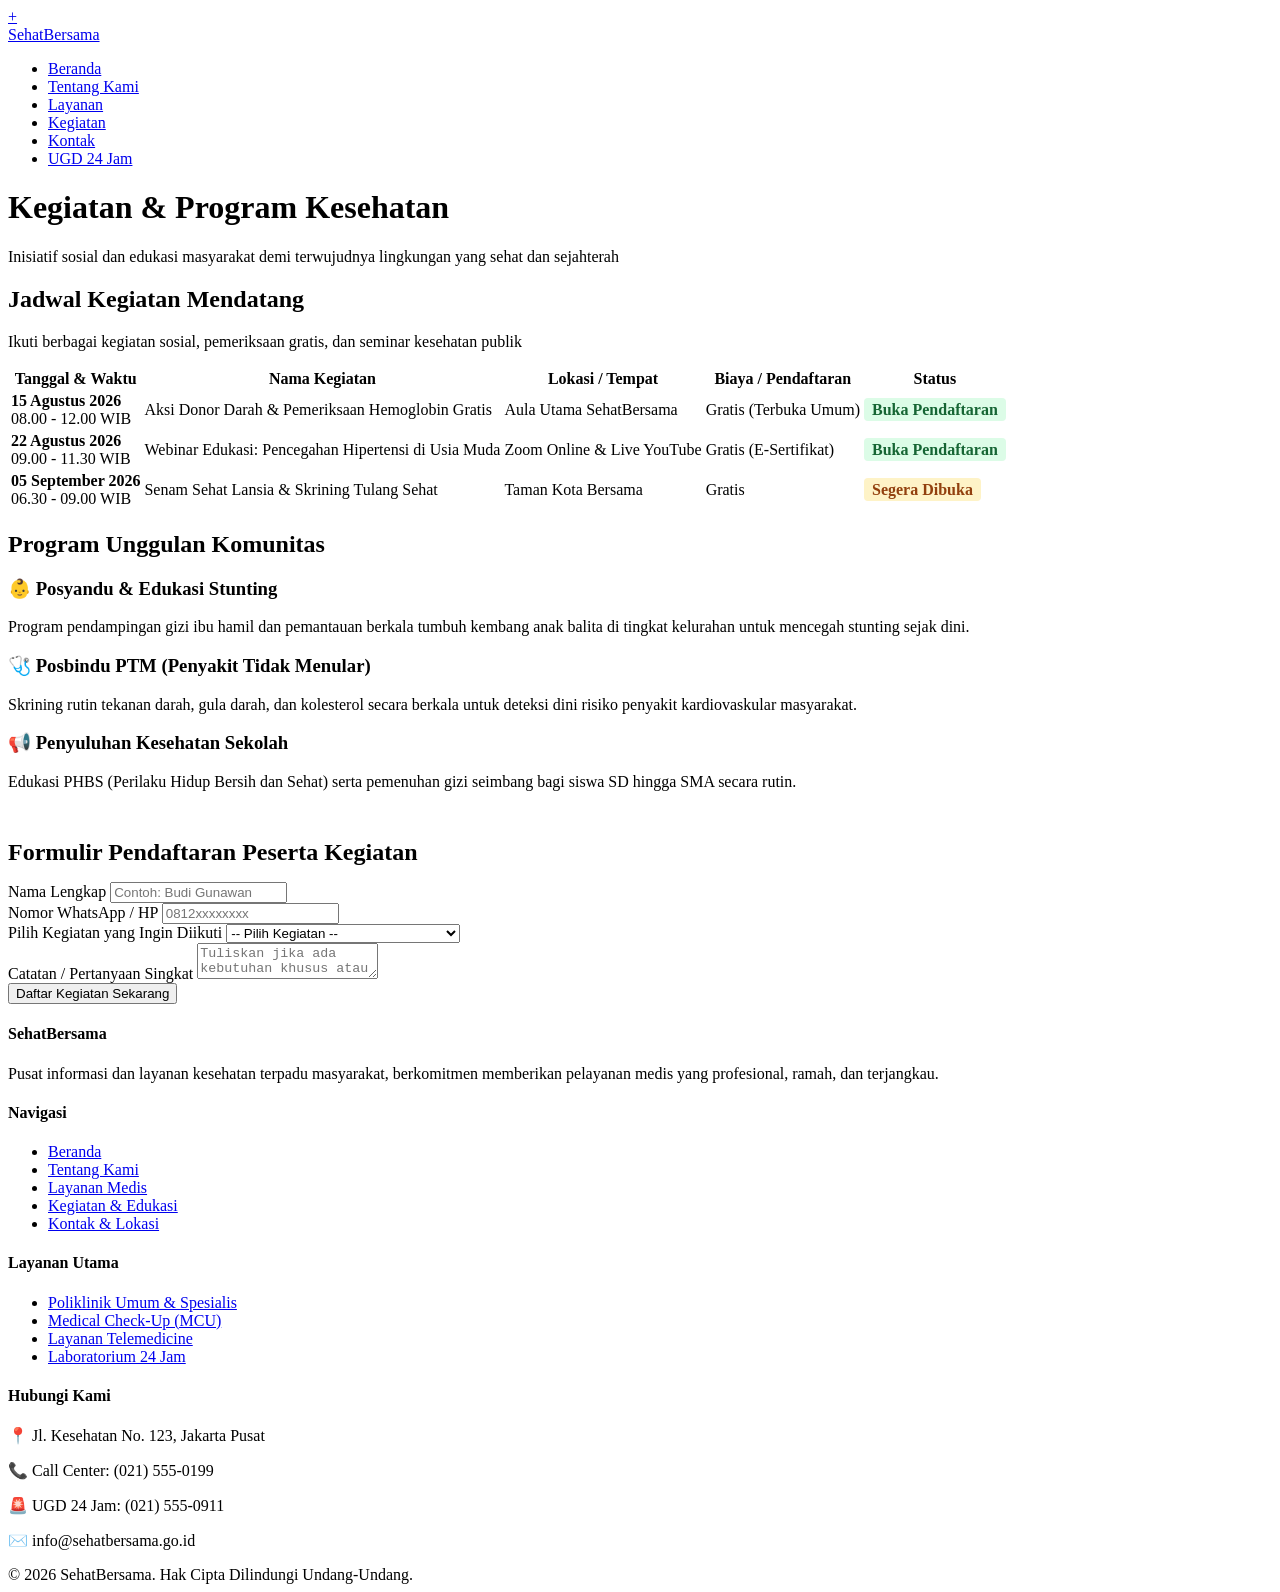
==== kegiatan.html @ 88beaecb "menambahkan konten pada kegiatan.html" ====
<!DOCTYPE html>
<html lang="id">
<head>
    <meta charset="UTF-8">
    <meta name="viewport" content="width=device-width, initial-scale=1.0">
    <title>SehatBersama - Pusat Informasi & Layanan Kesehatan</title>
    <link rel="stylesheet" href="style.css">
</head>
<body>
    <header>
        <nav class="navbar">
            <a href="index.html" class="logo">
                <div class="logo-icon">+</div>
                <span>SehatBersama</span>
            </a>
            <ul class="nav-links">
                <li><a href="index.html" class="">Beranda</a></li>
<li><a href="tentang.html" class="">Tentang Kami</a></li>
<li><a href="layanan.html" class="">Layanan</a></li>
<li><a href="kegiatan.html" class="active">Kegiatan</a></li>
<li><a href="kontak.html" class="">Kontak</a></li>

                <li><a href="kontak.html" class="btn-emergency">UGD 24 Jam</a></li>
            </ul>
        </nav>
    </header>

    <div class="page-header">
        <h1>Kegiatan & Program Kesehatan</h1>
        <p>Inisiatif sosial dan edukasi masyarakat demi terwujudnya lingkungan yang sehat dan sejahterah</p>
    </div>

    <div class="container">
        <div class="section-title">
            <h2>Jadwal Kegiatan Mendatang</h2>
            <p>Ikuti berbagai kegiatan sosial, pemeriksaan gratis, dan seminar kesehatan publik</p>
        </div>

        <div class="table-responsive">
            <table>
                <thead>
                    <tr>
                        <th>Tanggal & Waktu</th>
                        <th>Nama Kegiatan</th>
                        <th>Lokasi / Tempat</th>
                        <th>Biaya / Pendaftaran</th>
                        <th>Status</th>
                    </tr>
                </thead>
                <tbody>
                    <tr>
                        <td><strong>15 Agustus 2026</strong><br>08.00 - 12.00 WIB</td>
                        <td>Aksi Donor Darah & Pemeriksaan Hemoglobin Gratis</td>
                        <td>Aula Utama SehatBersama</td>
                        <td>Gratis (Terbuka Umum)</td>
                        <td><span style="background: #dcfce7; color: #166534; padding: 3px 8px; border-radius: 4px; font-weight: bold;">Buka Pendaftaran</span></td>
                    </tr>
                    <tr>
                        <td><strong>22 Agustus 2026</strong><br>09.00 - 11.30 WIB</td>
                        <td>Webinar Edukasi: Pencegahan Hipertensi di Usia Muda</td>
                        <td>Zoom Online & Live YouTube</td>
                        <td>Gratis (E-Sertifikat)</td>
                        <td><span style="background: #dcfce7; color: #166534; padding: 3px 8px; border-radius: 4px; font-weight: bold;">Buka Pendaftaran</span></td>
                    </tr>
                    <tr>
                        <td><strong>05 September 2026</strong><br>06.30 - 09.00 WIB</td>
                        <td>Senam Sehat Lansia & Skrining Tulang Sehat</td>
                        <td>Taman Kota Bersama</td>
                        <td>Gratis</td>
                        <td><span style="background: #fef3c7; color: #92400e; padding: 3px 8px; border-radius: 4px; font-weight: bold;">Segera Dibuka</span></td>
                    </tr>
                </tbody>
            </table>
        </div>

        <div class="section-title">
            <h2>Program Unggulan Komunitas</h2>
        </div>

        <div class="grid">
            <div class="card">
                <h3>👶 Posyandu & Edukasi Stunting</h3>
                <p>Program pendampingan gizi ibu hamil dan pemantauan berkala tumbuh kembang anak balita di tingkat kelurahan untuk mencegah stunting sejak dini.</p>
            </div>
            <div class="card">
                <h3>🩺 Posbindu PTM (Penyakit Tidak Menular)</h3>
                <p>Skrining rutin tekanan darah, gula darah, dan kolesterol secara berkala untuk deteksi dini risiko penyakit kardiovaskular masyarakat.</p>
            </div>
            <div class="card">
                <h3>📢 Penyuluhan Kesehatan Sekolah</h3>
                <p>Edukasi PHBS (Perilaku Hidup Bersih dan Sehat) serta pemenuhan gizi seimbang bagi siswa SD hingga SMA secara rutin.</p>
            </div>
        </div>

        <div class="card" style="margin-top: 3rem; background: var(--white);">
            <h2 style="color: var(--primary-dark); margin-bottom: 1rem;">Formulir Pendaftaran Peserta Kegiatan</h2>
            <form action="#" method="POST" onsubmit="alert('Terima kasih! Pendaftaran kegiatan Anda telah diterima.'); return false;">
                <div class="grid" style="grid-template-columns: 1fr 1fr; margin: 0;">
                    <div class="form-group">
                        <label>Nama Lengkap</label>
                        <input type="text" class="form-control" required placeholder="Contoh: Budi Gunawan">
                    </div>
                    <div class="form-group">
                        <label>Nomor WhatsApp / HP</label>
                        <input type="tel" class="form-control" required placeholder="0812xxxxxxxx">
                    </div>
                </div>
                <div class="form-group">
                    <label>Pilih Kegiatan yang Ingin Diikuti</label>
                    <select class="form-control" required>
                        <option value="">-- Pilih Kegiatan --</option>
                        <option value="donor">Aksi Donor Darah (15 Ags 2026)</option>
                        <option value="webinar">Webinar Hipertensi (22 Ags 2026)</option>
                        <option value="senam">Senam Sehat Lansia (05 Sep 2026)</option>
                    </select>
                </div>
                <div class="form-group">
                    <label>Catatan / Pertanyaan Singkat</label>
                    <textarea class="form-control" placeholder="Tuliskan jika ada kebutuhan khusus atau pertanyaan..."></textarea>
                </div>
                <button type="submit" class="btn btn-primary">Daftar Kegiatan Sekarang</button>
            </form>
        </div>
    </div>

    <footer>
        <div class="footer-grid">
            <div class="footer-col">
                <h4>SehatBersama</h4>
                <p>Pusat informasi dan layanan kesehatan terpadu masyarakat, berkomitmen memberikan pelayanan medis yang profesional, ramah, dan terjangkau.</p>
            </div>
            <div class="footer-col">
                <h4>Navigasi</h4>
                <ul>
                    <li><a href="index.html">Beranda</a></li>
                    <li><a href="tentang.html">Tentang Kami</a></li>
                    <li><a href="layanan.html">Layanan Medis</a></li>
                    <li><a href="kegiatan.html">Kegiatan & Edukasi</a></li>
                    <li><a href="kontak.html">Kontak & Lokasi</a></li>
                </ul>
            </div>
            <div class="footer-col">
                <h4>Layanan Utama</h4>
                <ul>
                    <li><a href="layanan.html">Poliklinik Umum & Spesialis</a></li>
                    <li><a href="layanan.html">Medical Check-Up (MCU)</a></li>
                    <li><a href="layanan.html">Layanan Telemedicine</a></li>
                    <li><a href="layanan.html">Laboratorium 24 Jam</a></li>
                </ul>
            </div>
            <div class="footer-col">
                <h4>Hubungi Kami</h4>
                <p>📍 Jl. Kesehatan No. 123, Jakarta Pusat</p>
                <p>📞 Call Center: (021) 555-0199</p>
                <p>🚨 UGD 24 Jam: (021) 555-0911</p>
                <p>✉️ info@sehatbersama.go.id</p>
            </div>
        </div>
        <div class="copyright">
            &copy; 2026 SehatBersama. Hak Cipta Dilindungi Undang-Undang.
        </div>
    </footer>
</body>
</html>
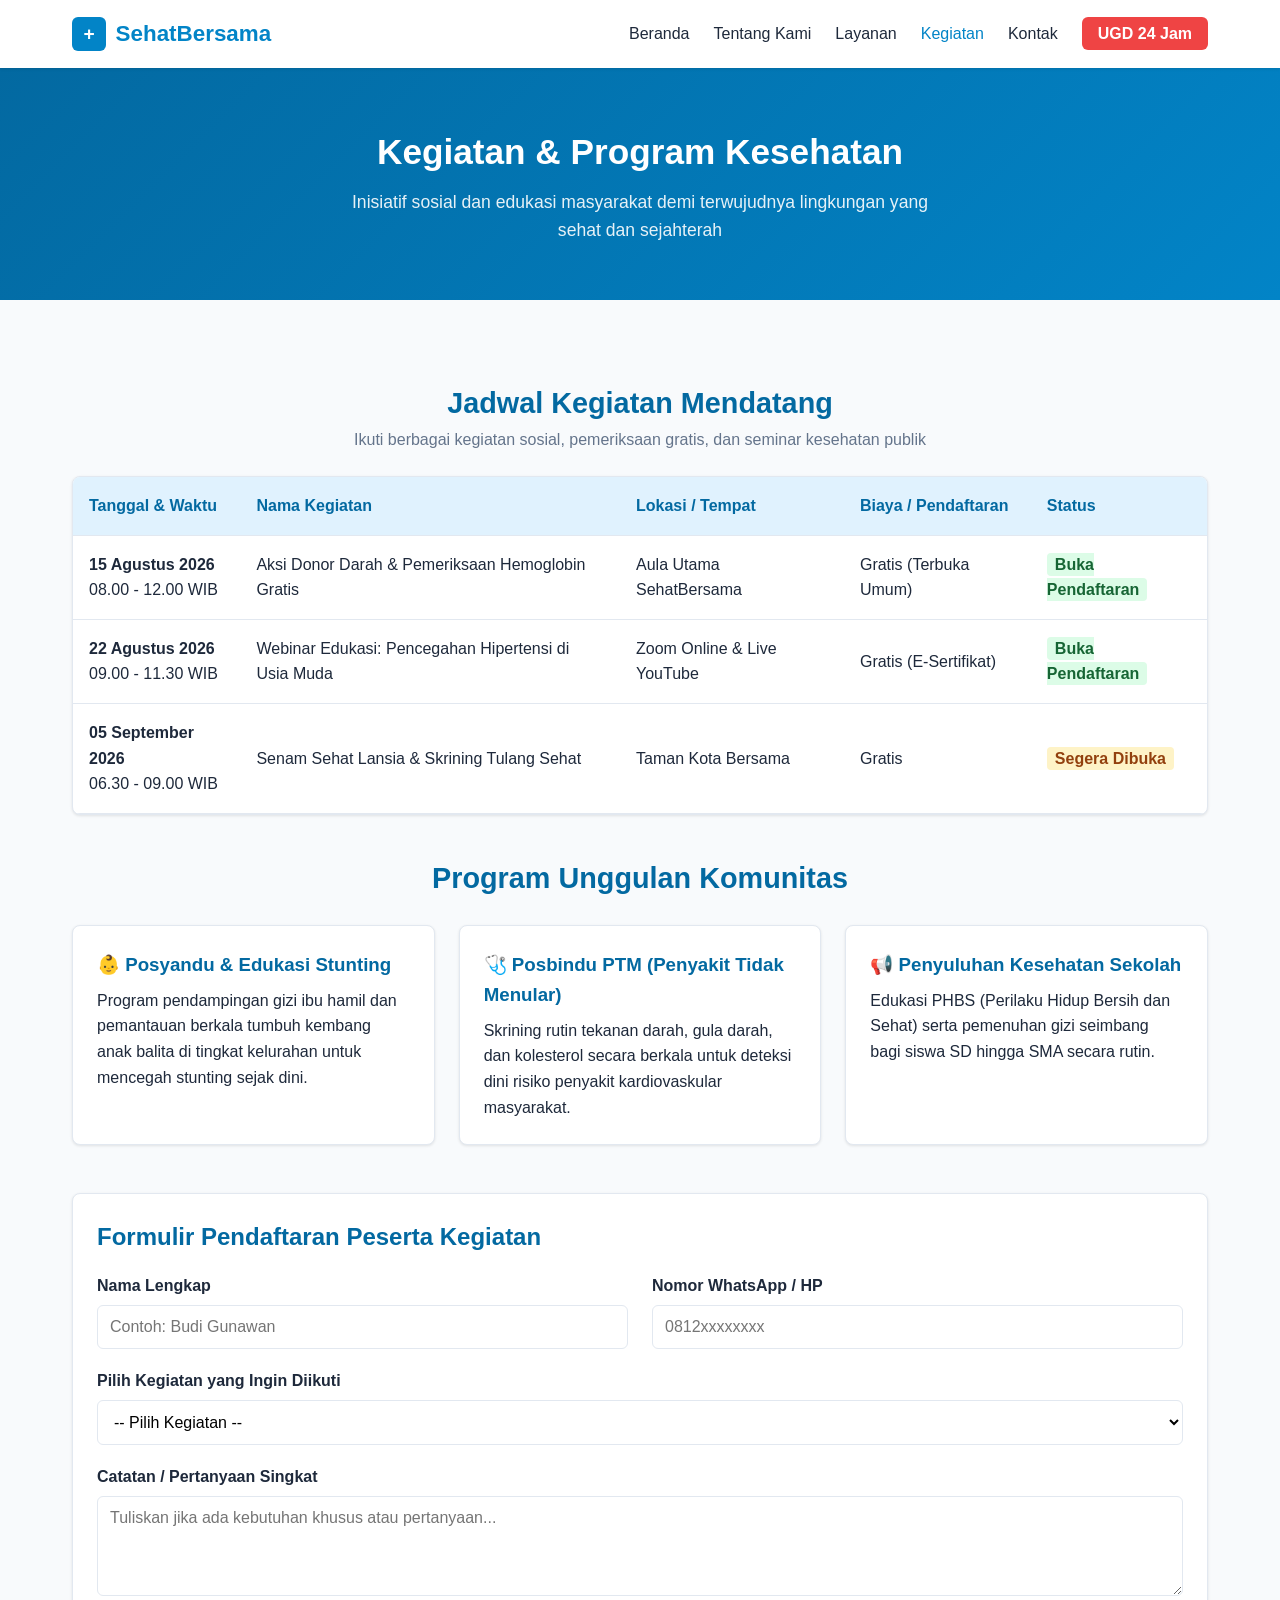
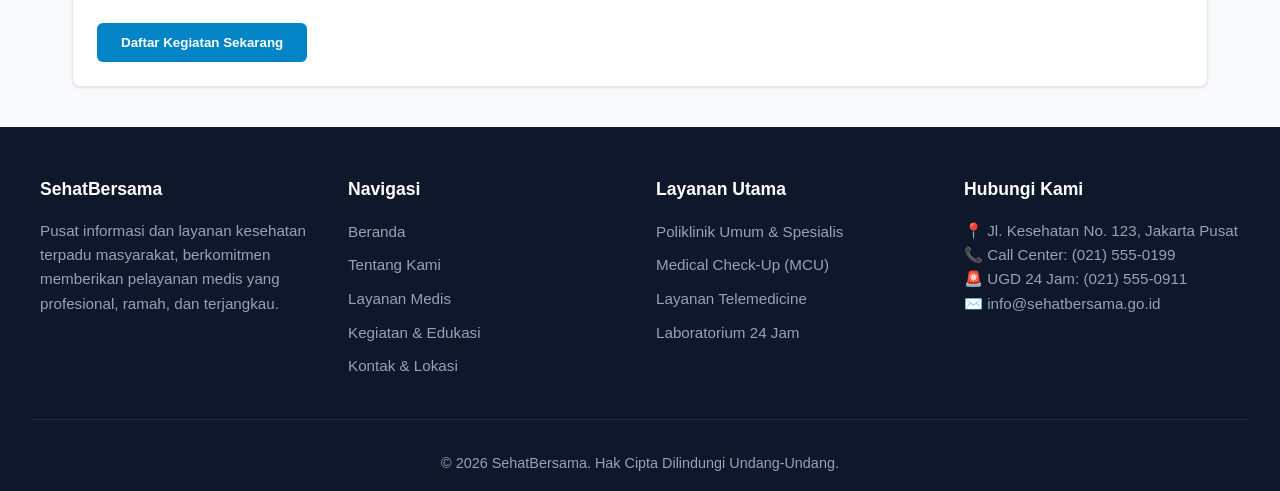
==== commit 6295312e: "menambahkan kontak" ====
--- a/kegiatan.html
+++ b/kegiatan.html
@@ -4,7 +4,8 @@
     <meta charset="UTF-8">
     <meta name="viewport" content="width=device-width, initial-scale=1.0">
     <title>SehatBersama - Pusat Informasi & Layanan Kesehatan</title>
-    <link rel="stylesheet" href="style.css">
+    <link rel="stylesheet" href="css/style.css">
+    <script src="js/main.js"></script>
 </head>
 <body>
     <header>
--- a/css/style.css
+++ b/css/style.css
@@ -0,0 +1,540 @@
+/* ==========================================================================
+   1. RESET & VARIABLE DESAIN
+   ========================================================================== */
+:root {
+  --primary-color: #0284c7;       /* Biru Utama */
+  --primary-dark: #0369a1;        /* Biru Gelap Hover/Header */
+  --primary-light: #e0f2fe;       /* Biru Muda Latar */
+  --accent-color: #10b981;        /* Hijau Aksens */
+  --text-dark: #1e293b;           /* Warna Teks Utama */
+  --text-muted: #64748b;          /* Warna Teks Sekunder */
+  --bg-light: #f8fafc;            /* Latar Belakang Utama */
+  --white: #ffffff;
+  --border-color: #e2e8f0;
+  --danger-color: #ef4444;
+  --danger-hover: #dc2626;
+  --shadow-sm: 0 1px 3px rgba(0, 0, 0, 0.1);
+  --shadow-md: 0 4px 6px -1px rgba(0, 0, 0, 0.1);
+  --shadow-lg: 0 10px 15px -3px rgba(0, 0, 0, 0.1);
+  --transition: all 0.3s ease;
+  --border-radius: 8px;
+}
+
+* {
+  margin: 0;
+  padding: 0;
+  box-sizing: border-box;
+  font-family: 'Segoe UI', Roboto, Helvetica, Arial, sans-serif;
+}
+
+body {
+  background-color: var(--bg-light);
+  color: var(--text-dark);
+  line-height: 1.6;
+  display: flex;
+  flex-direction: column;
+  min-height: 100vh;
+}
+
+/* ==========================================================================
+   2. NAVBAR & HEADER (BERLAKU DI SEMUA HALAMAN)
+   ========================================================================== */
+header {
+  background-color: var(--white);
+  box-shadow: var(--shadow-sm);
+  position: sticky;
+  top: 0;
+  z-index: 1000;
+}
+
+.navbar {
+  max-width: 1200px;
+  margin: 0 auto;
+  display: flex;
+  justify-content: space-between;
+  align-items: center;
+  padding: 1rem 2rem;
+}
+
+.logo {
+  display: flex;
+  align-items: center;
+  gap: 0.6rem;
+  text-decoration: none;
+  font-size: 1.4rem;
+  font-weight: 700;
+  color: var(--primary-color);
+}
+
+.logo-icon {
+  background: var(--primary-color);
+  color: var(--white);
+  width: 34px;
+  height: 34px;
+  border-radius: 6px;
+  display: flex;
+  align-items: center;
+  justify-content: center;
+  font-size: 1.2rem;
+  font-weight: bold;
+}
+
+.nav-links {
+  display: flex;
+  list-style: none;
+  align-items: center;
+  gap: 1.5rem;
+}
+
+.nav-links a {
+  text-decoration: none;
+  color: var(--text-dark);
+  font-weight: 500;
+  transition: var(--transition);
+}
+
+.nav-links a:hover,
+.nav-links a.active {
+  color: var(--primary-color);
+}
+
+.btn-emergency {
+  background-color: var(--danger-color) !important;
+  color: var(--white) !important;
+  padding: 0.5rem 1rem;
+  border-radius: 6px;
+  font-weight: 600 !important;
+}
+
+.btn-emergency:hover {
+  background-color: var(--danger-hover) !important;
+}
+
+/* Header Judul Halaman (Tentang, Layanan, Kegiatan, Kontak) */
+.page-header {
+  background: linear-gradient(135deg, var(--primary-dark), var(--primary-color));
+  color: var(--white);
+  text-align: center;
+  padding: 3.5rem 1rem;
+}
+
+.page-header h1 {
+  font-size: 2.2rem;
+  margin-bottom: 0.5rem;
+}
+
+.page-header p {
+  font-size: 1.1rem;
+  opacity: 0.9;
+  max-width: 600px;
+  margin: 0 auto;
+}
+
+/* ==========================================================================
+   3. LAYOUT, ELEMEN GLOBAL & TOMBOL
+   ========================================================================== */
+.container {
+  max-width: 1200px;
+  margin: 0 auto;
+  padding: 2.5rem 2rem;
+  width: 100%;
+}
+
+.section-title {
+  text-align: center;
+  margin: 2.5rem 0 1.5rem 0;
+}
+
+.section-title h2 {
+  font-size: 1.8rem;
+  color: var(--primary-dark);
+}
+
+.section-title p {
+  color: var(--text-muted);
+}
+
+.btn {
+  display: inline-block;
+  padding: 0.75rem 1.5rem;
+  border-radius: 6px;
+  text-decoration: none;
+  font-weight: 600;
+  border: none;
+  cursor: pointer;
+  transition: var(--transition);
+  background-color: #e2e8f0;
+  color: var(--text-dark);
+}
+
+.btn-primary {
+  background-color: var(--primary-color);
+  color: var(--white);
+}
+
+.btn-primary:hover {
+  background-color: var(--primary-dark);
+}
+
+.btn:hover {
+  opacity: 0.95;
+  transform: translateY(-2px);
+}
+
+.grid {
+  display: grid;
+  grid-template-columns: repeat(auto-fit, minmax(260px, 1fr));
+  gap: 1.5rem;
+  margin-bottom: 2rem;
+}
+
+.card {
+  background: var(--white);
+  padding: 1.5rem;
+  border-radius: var(--border-radius);
+  border: 1px solid var(--border-color);
+  box-shadow: var(--shadow-sm);
+  transition: var(--transition);
+}
+
+.card:hover {
+  transform: translateY(-4px);
+  box-shadow: var(--shadow-md);
+}
+
+.card-icon {
+  font-size: 2.5rem;
+  margin-bottom: 1rem;
+}
+
+.card h3 {
+  color: var(--primary-dark);
+  margin-bottom: 0.5rem;
+}
+
+/* ==========================================================================
+   4. HALAMAN INDEX (BERANDA)
+   ========================================================================== */
+.hero {
+  background: linear-gradient(rgba(2, 132, 199, 0.04), rgba(2, 132, 199, 0.04)), var(--white);
+  padding: 4rem 2rem;
+  border-radius: 12px;
+  text-align: center;
+  margin-bottom: 2.5rem;
+  border: 1px solid var(--border-color);
+}
+
+.hero h1 {
+  font-size: 2.5rem;
+  color: var(--primary-dark);
+  margin-bottom: 1rem;
+}
+
+.hero p {
+  font-size: 1.15rem;
+  color: var(--text-muted);
+  max-width: 750px;
+  margin: 0 auto 2rem auto;
+}
+
+.stats {
+  display: grid;
+  grid-template-columns: repeat(auto-fit, minmax(200px, 1fr));
+  gap: 1.5rem;
+  margin-bottom: 3rem;
+  text-align: center;
+}
+
+.stat-item {
+  background: var(--white);
+  padding: 1.5rem;
+  border-radius: var(--border-radius);
+  box-shadow: var(--shadow-sm);
+  border: 1px solid var(--border-color);
+}
+
+.stat-item h3 {
+  font-size: 2.2rem;
+  color: var(--primary-color);
+}
+
+.stat-item p {
+  color: var(--text-muted);
+  font-weight: 500;
+}
+
+/* ==========================================================================
+   5. HALAMAN TENTANG KAMI (tentang.html)
+   ========================================================================== */
+.about-grid {
+  display: grid;
+  grid-template-columns: 1fr 1fr;
+  gap: 2rem;
+  align-items: center;
+  margin-bottom: 3rem;
+}
+
+.about-text h2 {
+  color: var(--primary-dark);
+  margin-bottom: 1rem;
+}
+
+.about-text p {
+  color: var(--text-muted);
+  margin-bottom: 1rem;
+}
+
+.visi-misi-card {
+  background: var(--white);
+  padding: 2rem;
+  border-radius: var(--border-radius);
+  border-left: 5px solid var(--primary-color);
+  box-shadow: var(--shadow-sm);
+  margin-bottom: 1.5rem;
+}
+
+.visi-misi-card h3 {
+  color: var(--primary-dark);
+  margin-bottom: 0.5rem;
+}
+
+/* ==========================================================================
+   6. HALAMAN LAYANAN & KEGIATAN (TABEL & DOKTER)
+   ========================================================================== */
+.table-responsive {
+  overflow-x: auto;
+  margin-bottom: 2.5rem;
+  background: var(--white);
+  border-radius: var(--border-radius);
+  border: 1px solid var(--border-color);
+  box-shadow: var(--shadow-sm);
+}
+
+table {
+  width: 100%;
+  border-collapse: collapse;
+  text-align: left;
+}
+
+th, td {
+  padding: 1rem;
+  border-bottom: 1px solid var(--border-color);
+}
+
+th {
+  background-color: var(--primary-light);
+  color: var(--primary-dark);
+  font-weight: 600;
+}
+
+tr:hover {
+  background-color: #f1f5f9;
+}
+
+/* Status Badge untuk Kegiatan */
+.badge {
+  padding: 4px 10px;
+  border-radius: 4px;
+  font-size: 0.85rem;
+  font-weight: 600;
+  display: inline-block;
+}
+
+.badge-success {
+  background: #dcfce7;
+  color: #166534;
+}
+
+.badge-warning {
+  background: #fef3c7;
+  color: #92400e;
+}
+
+/* ==========================================================================
+   7. FORMULIR (KEGIATAN & KONTAK)
+   ========================================================================== */
+.form-group {
+  margin-bottom: 1.2rem;
+}
+
+.form-group label {
+  display: block;
+  margin-bottom: 0.4rem;
+  font-weight: 600;
+  color: var(--text-dark);
+}
+
+.form-control {
+  width: 100%;
+  padding: 0.75rem;
+  border: 1px solid var(--border-color);
+  border-radius: 6px;
+  font-size: 1rem;
+  transition: var(--transition);
+  background-color: var(--white);
+}
+
+.form-control:focus {
+  outline: none;
+  border-color: var(--primary-color);
+  box-shadow: 0 0 0 3px rgba(2, 132, 199, 0.2);
+}
+
+textarea.form-control {
+  resize: vertical;
+  min-height: 100px;
+}
+
+/* ==========================================================================
+   8. HALAMAN KONTAK (kontak.html)
+   ========================================================================== */
+.contact-wrapper {
+  display: grid;
+  grid-template-columns: 1fr 1.5fr;
+  gap: 2rem;
+  margin-top: 1rem;
+}
+
+.contact-info-card {
+  background: var(--white);
+  padding: 2rem;
+  border-radius: 12px;
+  border: 1px solid var(--border-color);
+  box-shadow: var(--shadow-sm);
+  height: fit-content;
+}
+
+.contact-info-item {
+  display: flex;
+  align-items: flex-start;
+  gap: 1rem;
+  margin-bottom: 1.5rem;
+}
+
+.contact-info-item:last-child {
+  margin-bottom: 0;
+}
+
+.contact-icon {
+  background: var(--primary-light);
+  color: var(--primary-color);
+  width: 44px;
+  height: 44px;
+  border-radius: 50%;
+  display: flex;
+  align-items: center;
+  justify-content: center;
+  font-size: 1.2rem;
+  flex-shrink: 0;
+}
+
+.contact-details h4 {
+  color: var(--primary-dark);
+  margin-bottom: 0.2rem;
+  font-size: 1rem;
+}
+
+.contact-details p {
+  color: var(--text-muted);
+  font-size: 0.95rem;
+}
+
+.contact-form-card {
+  background: var(--white);
+  padding: 2rem;
+  border-radius: 12px;
+  border: 1px solid var(--border-color);
+  box-shadow: var(--shadow-sm);
+}
+
+.form-row {
+  display: grid;
+  grid-template-columns: 1fr 1fr;
+  gap: 1rem;
+}
+
+/* ==========================================================================
+   9. FOOTER (BERLAKU DI SEMUA HALAMAN)
+   ========================================================================== */
+footer {
+  background-color: #0f172a;
+  color: #94a3b8;
+  padding: 3rem 2rem 1rem 2rem;
+  margin-top: auto;
+}
+
+.footer-grid {
+  max-width: 1200px;
+  margin: 0 auto;
+  display: grid;
+  grid-template-columns: repeat(auto-fit, minmax(220px, 1fr));
+  gap: 2rem;
+  margin-bottom: 2rem;
+}
+
+.footer-col h4 {
+  color: var(--white);
+  margin-bottom: 1rem;
+  font-size: 1.1rem;
+}
+
+.footer-col p {
+  font-size: 0.95rem;
+  line-height: 1.6;
+}
+
+.footer-col ul {
+  list-style: none;
+}
+
+.footer-col ul li {
+  margin-bottom: 0.5rem;
+}
+
+.footer-col a {
+  color: #94a3b8;
+  text-decoration: none;
+  transition: var(--transition);
+  font-size: 0.95rem;
+}
+
+.footer-col a:hover {
+  color: var(--white);
+}
+
+.copyright {
+  text-align: center;
+  padding-top: 2rem;
+  border-top: 1px solid #1e293b;
+  font-size: 0.9rem;
+}
+
+/* ==========================================================================
+   10. RESPONSIVE DESIGN (HP & TABLET)
+   ========================================================================== */
+@media (max-width: 768px) {
+  .navbar {
+    flex-direction: column;
+    gap: 1rem;
+  }
+
+  .nav-links {
+    flex-wrap: wrap;
+    justify-content: center;
+    gap: 1rem;
+  }
+
+  .hero h1 {
+    font-size: 1.8rem;
+  }
+
+  .about-grid,
+  .contact-wrapper,
+  .form-row {
+    grid-template-columns: 1fr;
+  }
+
+  .container {
+    padding: 1.5rem 1rem;
+  }
+}
